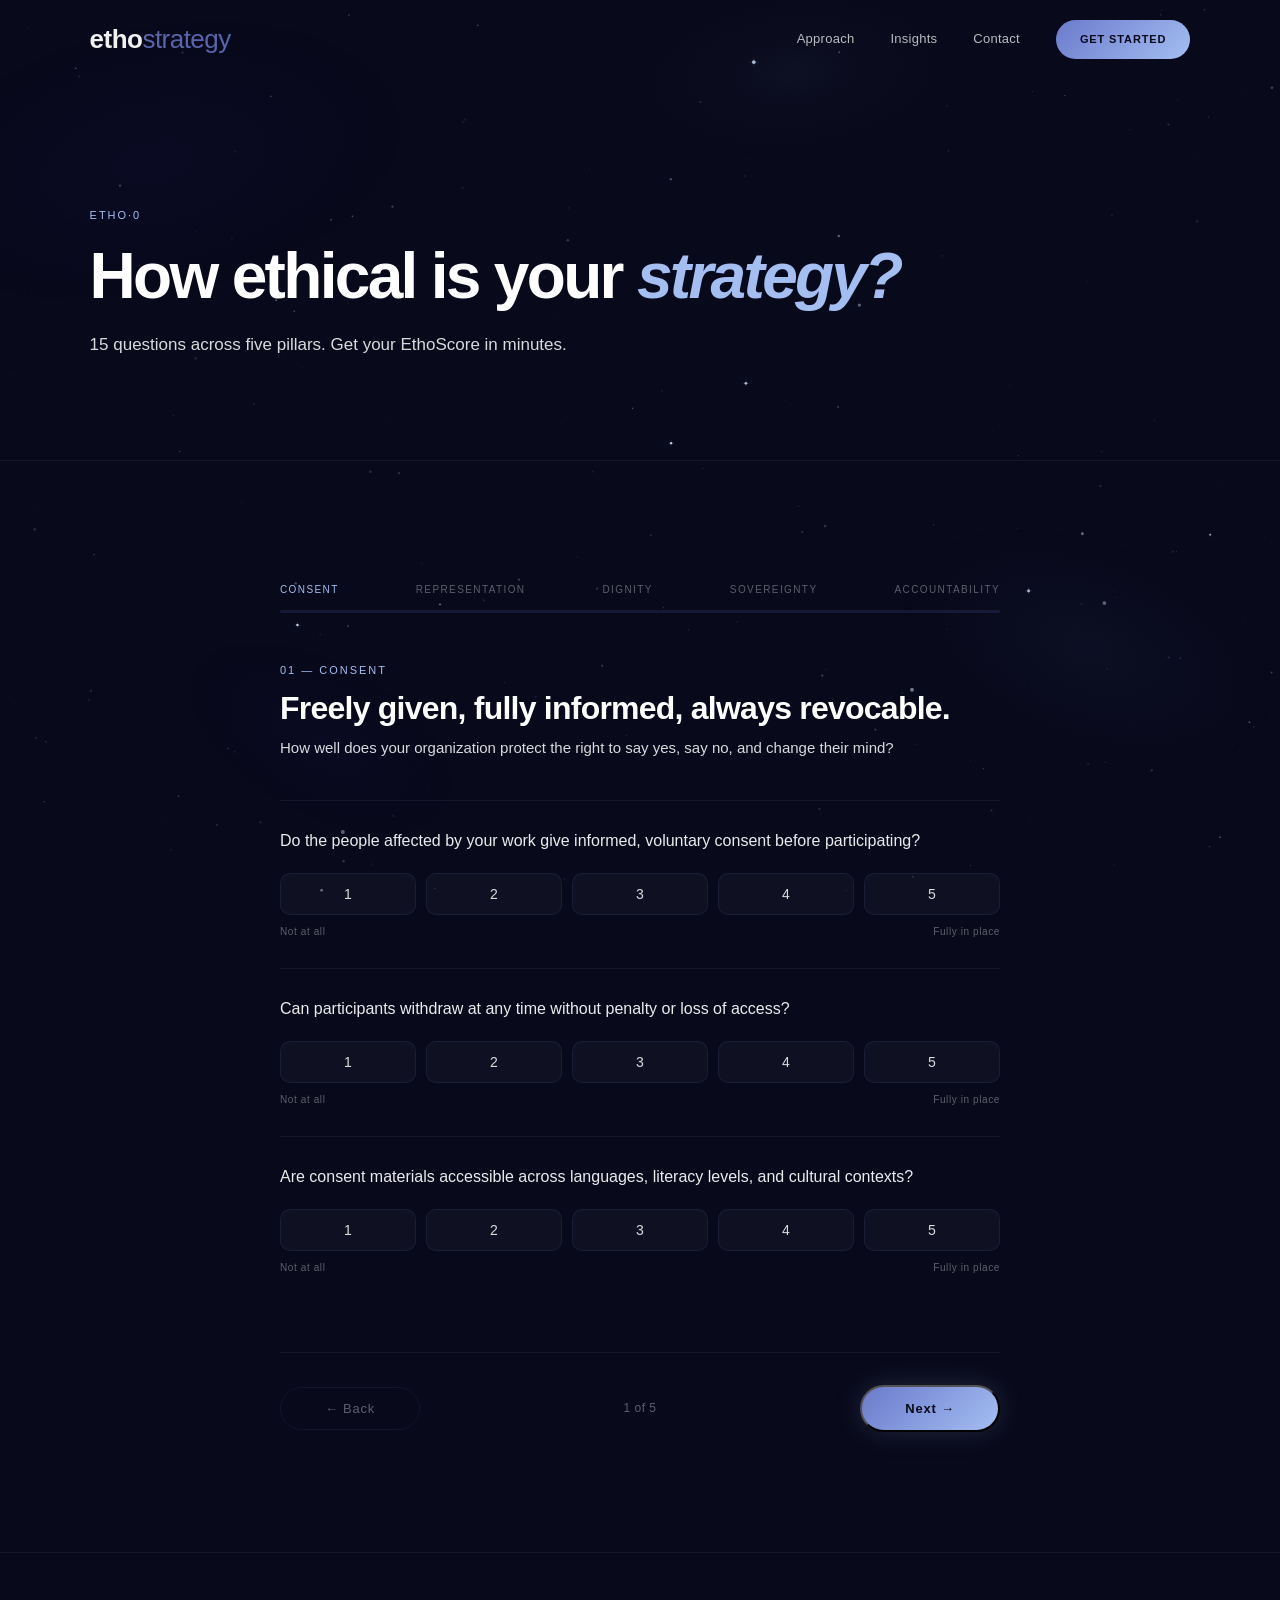
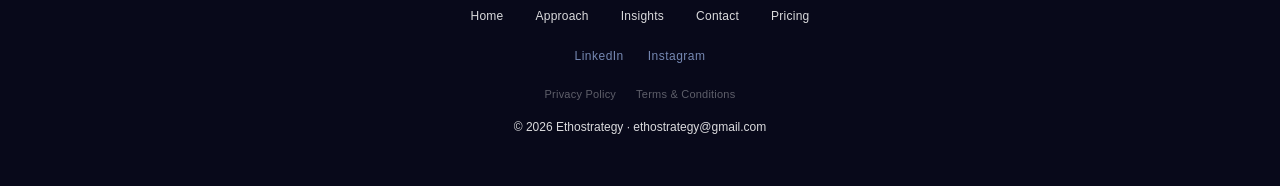
==== assessment/index.html @ 22ce617a "Add Etho·0 free self-assessment tool 15-question assessment across five pillars with EthoScore resul" ====
<!DOCTYPE html>
<html lang="en">
<head>
  <meta charset="UTF-8" />
  <meta name="viewport" content="width=device-width, initial-scale=1.0" />
  <title>Etho·0 — Free Self-Assessment | Ethostrategy</title>
  <meta name="description" content="See where your organization stands on ethical practice. 15 questions, 5 pillars, your EthoScore in minutes. Free and no account required." />

  <link rel="icon" type="image/svg+xml" href="/assets/brand/favicon.svg" />

  <meta property="og:type" content="website" />
  <meta property="og:site_name" content="Ethostrategy" />
  <meta property="og:title" content="Etho·0 — Free Self-Assessment | Ethostrategy" />
  <meta property="og:description" content="See where your organization stands on ethical practice. 15 questions, 5 pillars, your EthoScore in minutes." />
  <meta property="og:url" content="https://ethostrategy.co/assessment/" />
  <meta property="og:image" content="https://ethostrategy.co/assets/brand/og-image.png" />
  <meta property="og:image:width" content="1200" />
  <meta property="og:image:height" content="630" />
  <meta name="twitter:card" content="summary_large_image" />
  <meta name="twitter:title" content="Etho·0 — Free Self-Assessment | Ethostrategy" />
  <meta name="twitter:description" content="See where your organization stands on ethical practice. 15 questions, 5 pillars, your EthoScore in minutes." />
  <meta name="twitter:image" content="https://ethostrategy.co/assets/brand/og-image.png" />

  <link rel="preconnect" href="https://api.fontshare.com" crossorigin />
  <link rel="stylesheet" href="https://api.fontshare.com/v2/css?f[]=satoshi@300,400,500,700,800&display=swap" />
  <link rel="stylesheet" href="/assets/css/style.css" />

  <style>
    /* ============================================================
       Assessment-specific styles
       ============================================================ */
    .assessment-container {
      max-width: 720px;
      margin: 0 auto;
    }

    /* Progress bar */
    .progress-wrap {
      margin-bottom: 48px;
    }

    .progress-steps {
      display: flex;
      justify-content: space-between;
      margin-bottom: 12px;
    }

    .progress-step {
      font-size: 10px;
      letter-spacing: 0.14em;
      text-transform: uppercase;
      color: var(--muted-lo);
      font-weight: 500;
      transition: color 0.3s;
      cursor: default;
    }

    .progress-step.active {
      color: var(--sky);
    }

    .progress-step.completed {
      color: var(--periwinkle);
    }

    .progress-track {
      width: 100%;
      height: 3px;
      background: rgba(107, 122, 204, 0.15);
      border-radius: 3px;
      overflow: hidden;
    }

    .progress-fill {
      height: 100%;
      background: linear-gradient(90deg, var(--periwinkle), var(--sky));
      border-radius: 3px;
      transition: width 0.4s ease;
      width: 0%;
    }

    /* Pillar section */
    .pillar-section {
      display: none;
    }

    .pillar-section.active {
      display: block;
      animation: fadeIn 0.35s ease;
    }

    @keyframes fadeIn {
      from { opacity: 0; transform: translateY(12px); }
      to { opacity: 1; transform: translateY(0); }
    }

    .pillar-header {
      margin-bottom: 40px;
    }

    .pillar-num {
      font-size: 11px;
      letter-spacing: 0.18em;
      color: var(--sky);
      font-weight: 500;
      text-transform: uppercase;
      margin-bottom: 10px;
    }

    .pillar-header h2 {
      font-size: 32px;
      font-weight: 800;
      letter-spacing: -0.024em;
      line-height: 1.15;
      margin-bottom: 8px;
    }

    .pillar-header p {
      font-size: 15px;
      color: var(--muted);
      font-weight: 300;
      line-height: 1.7;
    }

    /* Question card */
    .question-card {
      padding: 28px 0;
      border-top: 1px solid var(--border);
    }

    .question-card:first-of-type {
      border-top: none;
    }

    .question-text {
      font-size: 16px;
      font-weight: 500;
      line-height: 1.5;
      margin-bottom: 20px;
      color: rgba(255, 255, 255, 0.92);
    }

    /* Rating scale */
    .rating-scale {
      display: flex;
      gap: 10px;
    }

    .rating-btn {
      flex: 1;
      padding: 12px 0;
      background: rgba(255, 255, 255, 0.03);
      border: 1px solid var(--card-br);
      border-radius: 10px;
      color: var(--muted);
      font-family: inherit;
      font-size: 14px;
      font-weight: 500;
      cursor: pointer;
      transition: all 0.2s;
      text-align: center;
    }

    .rating-btn:hover {
      border-color: rgba(164, 190, 242, 0.35);
      background: rgba(164, 190, 242, 0.06);
      color: var(--white);
    }

    .rating-btn.selected {
      border-color: var(--sky);
      background: rgba(164, 190, 242, 0.12);
      color: var(--white);
      box-shadow: 0 0 16px rgba(164, 190, 242, 0.12);
    }

    .rating-labels {
      display: flex;
      justify-content: space-between;
      margin-top: 8px;
    }

    .rating-labels span {
      font-size: 10px;
      color: var(--muted-lo);
      letter-spacing: 0.06em;
      font-weight: 300;
    }

    /* Navigation buttons */
    .assessment-nav {
      display: flex;
      justify-content: space-between;
      align-items: center;
      margin-top: 48px;
      padding-top: 32px;
      border-top: 1px solid var(--border);
    }

    .assessment-nav .btn-ghost,
    .assessment-nav .btn-primary {
      min-width: 140px;
      text-align: center;
    }

    .btn-disabled {
      opacity: 0.35;
      pointer-events: none;
    }

    .step-counter {
      font-size: 12px;
      color: var(--muted-lo);
      font-weight: 300;
      letter-spacing: 0.04em;
    }

    /* Email gate */
    .email-gate {
      display: none;
      text-align: center;
    }

    .email-gate.active {
      display: block;
      animation: fadeIn 0.35s ease;
    }

    .email-gate h2 {
      font-size: 36px;
      font-weight: 800;
      letter-spacing: -0.028em;
      margin-bottom: 14px;
    }

    .email-gate h2 em {
      color: var(--sky);
      font-style: italic;
    }

    .email-gate p {
      font-size: 15px;
      color: var(--muted);
      margin-bottom: 32px;
      font-weight: 300;
      line-height: 1.7;
    }

    .email-form {
      max-width: 420px;
      margin: 0 auto;
    }

    .email-form .field {
      margin-bottom: 18px;
    }

    .email-form .field input {
      width: 100%;
    }

    .email-form .btn-primary {
      width: 100%;
    }

    .email-note {
      font-size: 12px;
      color: var(--muted-lo);
      margin-top: 14px;
      font-weight: 300;
    }

    /* Results */
    .results-section {
      display: none;
    }

    .results-section.active {
      display: block;
      animation: fadeIn 0.4s ease;
    }

    .ethoscore-display {
      text-align: center;
      margin-bottom: 56px;
    }

    .score-ring {
      width: 180px;
      height: 180px;
      margin: 0 auto 24px;
      position: relative;
    }

    .score-ring svg {
      width: 100%;
      height: 100%;
      transform: rotate(-90deg);
    }

    .score-ring .track {
      fill: none;
      stroke: rgba(107, 122, 204, 0.15);
      stroke-width: 6;
    }

    .score-ring .fill {
      fill: none;
      stroke: url(#scoreGradient);
      stroke-width: 6;
      stroke-linecap: round;
      stroke-dasharray: 452;
      stroke-dashoffset: 452;
      transition: stroke-dashoffset 1.2s ease;
    }

    .score-value {
      position: absolute;
      top: 50%;
      left: 50%;
      transform: translate(-50%, -50%);
      text-align: center;
    }

    .score-value .number {
      font-size: 48px;
      font-weight: 800;
      letter-spacing: -0.03em;
      color: var(--white);
      line-height: 1;
    }

    .score-value .label {
      font-size: 11px;
      letter-spacing: 0.14em;
      text-transform: uppercase;
      color: var(--sky);
      font-weight: 500;
      margin-top: 4px;
    }

    .score-interpretation {
      font-size: 16px;
      color: var(--muted);
      font-weight: 300;
      max-width: 500px;
      margin: 0 auto;
      line-height: 1.7;
    }

    /* Pillar breakdown */
    .pillar-breakdown {
      margin-bottom: 48px;
    }

    .breakdown-row {
      display: flex;
      align-items: center;
      gap: 20px;
      padding: 18px 0;
      border-top: 1px solid var(--border);
    }

    .breakdown-row:first-child {
      border-top: none;
    }

    .breakdown-label {
      flex: 0 0 160px;
      font-size: 13px;
      font-weight: 500;
      letter-spacing: 0.04em;
      color: rgba(255, 255, 255, 0.85);
    }

    .breakdown-bar-wrap {
      flex: 1;
      height: 8px;
      background: rgba(107, 122, 204, 0.12);
      border-radius: 8px;
      overflow: hidden;
    }

    .breakdown-bar {
      height: 100%;
      background: linear-gradient(90deg, var(--periwinkle), var(--sky));
      border-radius: 8px;
      transition: width 0.8s ease;
      width: 0%;
    }

    .breakdown-score {
      flex: 0 0 48px;
      text-align: right;
      font-size: 16px;
      font-weight: 700;
      color: var(--sky);
    }

    /* Full assessment note */
    .full-assessment-note {
      text-align: center;
      padding: 32px;
      border: 1px solid rgba(107, 122, 204, 0.18);
      border-radius: 14px;
      background: rgba(107, 122, 204, 0.04);
      margin-bottom: 40px;
    }

    .full-assessment-note p {
      font-size: 14px;
      color: var(--muted);
      line-height: 1.7;
      font-weight: 300;
      margin-bottom: 0;
    }

    .full-assessment-note strong {
      color: var(--sky);
      font-weight: 600;
    }

    /* Results CTA */
    .results-cta {
      text-align: center;
      margin-top: 48px;
    }

    .results-cta p {
      font-size: 15px;
      color: var(--muted);
      margin-bottom: 24px;
      font-weight: 300;
    }

    .results-cta .btn-primary {
      margin-right: 12px;
    }

    /* Responsive */
    @media (max-width: 960px) {
      .pillar-header h2 { font-size: 26px; }
      .email-gate h2 { font-size: 28px; }
      .rating-scale { gap: 6px; }
      .rating-btn { padding: 10px 0; font-size: 13px; }
      .progress-step { font-size: 8px; letter-spacing: 0.08em; }
      .breakdown-label { flex: 0 0 110px; font-size: 11px; }
      .score-ring { width: 150px; height: 150px; }
      .score-value .number { font-size: 40px; }
    }
  </style>
</head>
<body>
  <a class="skip-link" href="#main">Skip to content</a>
  <canvas id="skyCanvas" aria-hidden="true"></canvas>

  <nav class="nav">
    <a href="/" class="nav-brand" aria-label="Ethostrategy home">
      <span class="nav-wordmark"><span class="etho">etho</span><span class="strategy">strategy</span></span>
    </a>
    <div class="nav-links">
      <a href="/our-work/">Approach</a>
      <a href="/insights/">Insights</a>
      <a href="/contact/">Contact</a>
    </div>
    <a href="/pricing/" class="btn-cta">GET STARTED</a>
  </nav>

  <main id="main">
    <section class="page-intro">
      <div class="page-intro-inner">
        <span class="eyebrow">Etho·0</span>
        <h1>How ethical is your <em>strategy?</em></h1>
        <p>15 questions across five pillars. Get your EthoScore in minutes.</p>
      </div>
    </section>

    <section class="section bordered">
      <div class="assessment-container">

        <!-- Progress bar -->
        <div class="progress-wrap" id="progressWrap">
          <div class="progress-steps">
            <span class="progress-step active" data-step="0">Consent</span>
            <span class="progress-step" data-step="1">Representation</span>
            <span class="progress-step" data-step="2">Dignity</span>
            <span class="progress-step" data-step="3">Sovereignty</span>
            <span class="progress-step" data-step="4">Accountability</span>
          </div>
          <div class="progress-track">
            <div class="progress-fill" id="progressFill"></div>
          </div>
        </div>

        <!-- PILLAR 1: CONSENT -->
        <div class="pillar-section active" data-pillar="consent">
          <div class="pillar-header">
            <div class="pillar-num">01 — Consent</div>
            <h2>Freely given, fully informed, always revocable.</h2>
            <p>How well does your organization protect the right to say yes, say no, and change their mind?</p>
          </div>

          <div class="question-card" data-question="c1">
            <div class="question-text">Do the people affected by your work give informed, voluntary consent before participating?</div>
            <div class="rating-scale">
              <button class="rating-btn" data-value="1">1</button>
              <button class="rating-btn" data-value="2">2</button>
              <button class="rating-btn" data-value="3">3</button>
              <button class="rating-btn" data-value="4">4</button>
              <button class="rating-btn" data-value="5">5</button>
            </div>
            <div class="rating-labels"><span>Not at all</span><span>Fully in place</span></div>
          </div>

          <div class="question-card" data-question="c2">
            <div class="question-text">Can participants withdraw at any time without penalty or loss of access?</div>
            <div class="rating-scale">
              <button class="rating-btn" data-value="1">1</button>
              <button class="rating-btn" data-value="2">2</button>
              <button class="rating-btn" data-value="3">3</button>
              <button class="rating-btn" data-value="4">4</button>
              <button class="rating-btn" data-value="5">5</button>
            </div>
            <div class="rating-labels"><span>Not at all</span><span>Fully in place</span></div>
          </div>

          <div class="question-card" data-question="c3">
            <div class="question-text">Are consent materials accessible across languages, literacy levels, and cultural contexts?</div>
            <div class="rating-scale">
              <button class="rating-btn" data-value="1">1</button>
              <button class="rating-btn" data-value="2">2</button>
              <button class="rating-btn" data-value="3">3</button>
              <button class="rating-btn" data-value="4">4</button>
              <button class="rating-btn" data-value="5">5</button>
            </div>
            <div class="rating-labels"><span>Not at all</span><span>Fully in place</span></div>
          </div>
        </div>

        <!-- PILLAR 2: REPRESENTATION -->
        <div class="pillar-section" data-pillar="representation">
          <div class="pillar-header">
            <div class="pillar-num">02 — Representation</div>
            <h2>Those closest to the issue drive the work.</h2>
            <p>How meaningfully are affected communities included in shaping decisions?</p>
          </div>

          <div class="question-card" data-question="r1">
            <div class="question-text">Are people with lived experience of the issue in decision-making roles — not just advisory?</div>
            <div class="rating-scale">
              <button class="rating-btn" data-value="1">1</button>
              <button class="rating-btn" data-value="2">2</button>
              <button class="rating-btn" data-value="3">3</button>
              <button class="rating-btn" data-value="4">4</button>
              <button class="rating-btn" data-value="5">5</button>
            </div>
            <div class="rating-labels"><span>Not at all</span><span>Fully in place</span></div>
          </div>

          <div class="question-card" data-question="r2">
            <div class="question-text">Is representation maintained across the full lifecycle of your work, not just at launch?</div>
            <div class="rating-scale">
              <button class="rating-btn" data-value="1">1</button>
              <button class="rating-btn" data-value="2">2</button>
              <button class="rating-btn" data-value="3">3</button>
              <button class="rating-btn" data-value="4">4</button>
              <button class="rating-btn" data-value="5">5</button>
            </div>
            <div class="rating-labels"><span>Not at all</span><span>Fully in place</span></div>
          </div>

          <div class="question-card" data-question="r3">
            <div class="question-text">Are community representatives compensated at parity with external team members?</div>
            <div class="rating-scale">
              <button class="rating-btn" data-value="1">1</button>
              <button class="rating-btn" data-value="2">2</button>
              <button class="rating-btn" data-value="3">3</button>
              <button class="rating-btn" data-value="4">4</button>
              <button class="rating-btn" data-value="5">5</button>
            </div>
            <div class="rating-labels"><span>Not at all</span><span>Fully in place</span></div>
          </div>
        </div>

        <!-- PILLAR 3: DIGNITY -->
        <div class="pillar-section" data-pillar="dignity">
          <div class="pillar-header">
            <div class="pillar-num">03 — Dignity</div>
            <h2>Honored before, during, and after the work.</h2>
            <p>How well does your organization protect the humanity and agency of those it serves?</p>
          </div>

          <div class="question-card" data-question="d1">
            <div class="question-text">Does your organization conduct on-the-ground landscape analysis before designing solutions?</div>
            <div class="rating-scale">
              <button class="rating-btn" data-value="1">1</button>
              <button class="rating-btn" data-value="2">2</button>
              <button class="rating-btn" data-value="3">3</button>
              <button class="rating-btn" data-value="4">4</button>
              <button class="rating-btn" data-value="5">5</button>
            </div>
            <div class="rating-labels"><span>Not at all</span><span>Fully in place</span></div>
          </div>

          <div class="question-card" data-question="d2">
            <div class="question-text">Are safeguarding policies in place to protect against exploitation, abuse, and psychological harm?</div>
            <div class="rating-scale">
              <button class="rating-btn" data-value="1">1</button>
              <button class="rating-btn" data-value="2">2</button>
              <button class="rating-btn" data-value="3">3</button>
              <button class="rating-btn" data-value="4">4</button>
              <button class="rating-btn" data-value="5">5</button>
            </div>
            <div class="rating-labels"><span>Not at all</span><span>Fully in place</span></div>
          </div>

          <div class="question-card" data-question="d3">
            <div class="question-text">Is all media, imagery, and storytelling created without extracting from the communities you serve?</div>
            <div class="rating-scale">
              <button class="rating-btn" data-value="1">1</button>
              <button class="rating-btn" data-value="2">2</button>
              <button class="rating-btn" data-value="3">3</button>
              <button class="rating-btn" data-value="4">4</button>
              <button class="rating-btn" data-value="5">5</button>
            </div>
            <div class="rating-labels"><span>Not at all</span><span>Fully in place</span></div>
          </div>
        </div>

        <!-- PILLAR 4: SOVEREIGNTY -->
        <div class="pillar-section" data-pillar="sovereignty">
          <div class="pillar-header">
            <div class="pillar-num">04 — Sovereignty</div>
            <h2>Communities keep control over their own futures.</h2>
            <p>How well does your organization respect the self-determination of the people it works with?</p>
          </div>

          <div class="question-card" data-question="s1">
            <div class="question-text">Do communities retain control over their own data, land, resources, and cultural heritage?</div>
            <div class="rating-scale">
              <button class="rating-btn" data-value="1">1</button>
              <button class="rating-btn" data-value="2">2</button>
              <button class="rating-btn" data-value="3">3</button>
              <button class="rating-btn" data-value="4">4</button>
              <button class="rating-btn" data-value="5">5</button>
            </div>
            <div class="rating-labels"><span>Not at all</span><span>Fully in place</span></div>
          </div>

          <div class="question-card" data-question="s2">
            <div class="question-text">Does your exit strategy leave capacity in place rather than dependence?</div>
            <div class="rating-scale">
              <button class="rating-btn" data-value="1">1</button>
              <button class="rating-btn" data-value="2">2</button>
              <button class="rating-btn" data-value="3">3</button>
              <button class="rating-btn" data-value="4">4</button>
              <button class="rating-btn" data-value="5">5</button>
            </div>
            <div class="rating-labels"><span>Not at all</span><span>Fully in place</span></div>
          </div>

          <div class="question-card" data-question="s3">
            <div class="question-text">Can communities pause, modify, or terminate the engagement at any point?</div>
            <div class="rating-scale">
              <button class="rating-btn" data-value="1">1</button>
              <button class="rating-btn" data-value="2">2</button>
              <button class="rating-btn" data-value="3">3</button>
              <button class="rating-btn" data-value="4">4</button>
              <button class="rating-btn" data-value="5">5</button>
            </div>
            <div class="rating-labels"><span>Not at all</span><span>Fully in place</span></div>
          </div>
        </div>

        <!-- PILLAR 5: ACCOUNTABILITY -->
        <div class="pillar-section" data-pillar="accountability">
          <div class="pillar-header">
            <div class="pillar-num">05 — Accountability</div>
            <h2>Measurable commitments, public follow-through.</h2>
            <p>How honestly does your organization track, report, and repair?</p>
          </div>

          <div class="question-card" data-question="a1">
            <div class="question-text">Is there a clear, documented chain of responsibility for outcomes and harms?</div>
            <div class="rating-scale">
              <button class="rating-btn" data-value="1">1</button>
              <button class="rating-btn" data-value="2">2</button>
              <button class="rating-btn" data-value="3">3</button>
              <button class="rating-btn" data-value="4">4</button>
              <button class="rating-btn" data-value="5">5</button>
            </div>
            <div class="rating-labels"><span>Not at all</span><span>Fully in place</span></div>
          </div>

          <div class="question-card" data-question="a2">
            <div class="question-text">Does your public reporting include failures and course corrections — not just wins?</div>
            <div class="rating-scale">
              <button class="rating-btn" data-value="1">1</button>
              <button class="rating-btn" data-value="2">2</button>
              <button class="rating-btn" data-value="3">3</button>
              <button class="rating-btn" data-value="4">4</button>
              <button class="rating-btn" data-value="5">5</button>
            </div>
            <div class="rating-labels"><span>Not at all</span><span>Fully in place</span></div>
          </div>

          <div class="question-card" data-question="a3">
            <div class="question-text">Are grievance mechanisms accessible to affected communities with committed response timelines?</div>
            <div class="rating-scale">
              <button class="rating-btn" data-value="1">1</button>
              <button class="rating-btn" data-value="2">2</button>
              <button class="rating-btn" data-value="3">3</button>
              <button class="rating-btn" data-value="4">4</button>
              <button class="rating-btn" data-value="5">5</button>
            </div>
            <div class="rating-labels"><span>Not at all</span><span>Fully in place</span></div>
          </div>
        </div>

        <!-- Navigation -->
        <div class="assessment-nav" id="assessmentNav">
          <button class="btn-ghost btn-disabled" id="prevBtn" onclick="navigate(-1)">← Back</button>
          <span class="step-counter" id="stepCounter">1 of 5</span>
          <button class="btn-primary" id="nextBtn" onclick="navigate(1)">Next →</button>
        </div>

        <!-- EMAIL GATE -->
        <div class="email-gate" id="emailGate">
          <h2>Your score is <em>ready.</em></h2>
          <p>Enter your email to see your EthoScore and per-pillar breakdown.</p>

          <div class="email-form">
            <div class="field">
              <label for="gate-email">Email</label>
              <input type="email" id="gate-email" name="email" required placeholder="you@organization.org" />
            </div>
            <button class="btn-primary" id="revealBtn" onclick="submitAssessment()">SEE MY SCORE</button>
            <p class="email-note">We'll never spam you. This helps us understand who's using the tool.</p>
          </div>
        </div>

        <!-- RESULTS -->
        <div class="results-section" id="resultsSection">
          <div class="ethoscore-display">
            <div class="score-ring">
              <svg viewBox="0 0 160 160">
                <defs>
                  <linearGradient id="scoreGradient" x1="0%" y1="0%" x2="100%" y2="0%">
                    <stop offset="0%" stop-color="#6B7ACC" />
                    <stop offset="100%" stop-color="#A4BEF2" />
                  </linearGradient>
                </defs>
                <circle class="track" cx="80" cy="80" r="72" />
                <circle class="fill" id="scoreCircle" cx="80" cy="80" r="72" />
              </svg>
              <div class="score-value">
                <div class="number" id="scoreNumber">0</div>
                <div class="label">EthoScore</div>
              </div>
            </div>
            <p class="score-interpretation" id="scoreInterpretation"></p>
          </div>

          <div class="pillar-breakdown">
            <div class="breakdown-row">
              <span class="breakdown-label">Consent</span>
              <div class="breakdown-bar-wrap"><div class="breakdown-bar" id="bar-consent"></div></div>
              <span class="breakdown-score" id="score-consent">—</span>
            </div>
            <div class="breakdown-row">
              <span class="breakdown-label">Representation</span>
              <div class="breakdown-bar-wrap"><div class="breakdown-bar" id="bar-representation"></div></div>
              <span class="breakdown-score" id="score-representation">—</span>
            </div>
            <div class="breakdown-row">
              <span class="breakdown-label">Dignity</span>
              <div class="breakdown-bar-wrap"><div class="breakdown-bar" id="bar-dignity"></div></div>
              <span class="breakdown-score" id="score-dignity">—</span>
            </div>
            <div class="breakdown-row">
              <span class="breakdown-label">Sovereignty</span>
              <div class="breakdown-bar-wrap"><div class="breakdown-bar" id="bar-sovereignty"></div></div>
              <span class="breakdown-score" id="score-sovereignty">—</span>
            </div>
            <div class="breakdown-row">
              <span class="breakdown-label">Accountability</span>
              <div class="breakdown-bar-wrap"><div class="breakdown-bar" id="bar-accountability"></div></div>
              <span class="breakdown-score" id="score-accountability">—</span>
            </div>
          </div>

          <div class="full-assessment-note">
            <p>This is a simplified self-assessment. The full evaluation covers <strong>50 dimensions</strong> across all five pillars — and includes organizational health. <a href="/pricing/" style="color: var(--sky); border-bottom: 1px solid rgba(164,190,242,0.35);">Explore our tiers →</a></p>
          </div>

          <div class="results-cta">
            <p>Ready to go deeper?</p>
            <a href="/contact/" class="btn-primary">TALK TO US</a>
            <a href="/assessment/" class="btn-ghost" onclick="location.reload(); return false;">RETAKE</a>
          </div>
        </div>

      </div>
    </section>
  </main>

  <footer>
    <ul class="footer-nav">
      <li><a href="/">Home</a></li>
      <li><a href="/our-work/">Approach</a></li>
      <li><a href="/insights/">Insights</a></li>
      <li><a href="/contact/">Contact</a></li>
      <li><a href="/pricing/">Pricing</a></li>
    </ul>
    <div class="footer-social">
      <a href="https://www.linkedin.com/company/ethostrategy" target="_blank" rel="noopener">LinkedIn</a>
      <a href="https://www.instagram.com/ethostrategy/" target="_blank" rel="noopener">Instagram</a>
    </div>
    <div class="footer-legal">
      <a href="/privacy/">Privacy Policy</a>
      <a href="/terms/">Terms & Conditions</a>
    </div>
    <p>© 2026 Ethostrategy · ethostrategy@gmail.com</p>
  </footer>

  <script src="/assets/js/stars.js"></script>
  <script src="/assets/js/main.js"></script>

  <script>
  /* ============================================================
     Etho·0 Assessment Engine
     ============================================================ */
  (function () {
    'use strict';

    var pillars = ['consent', 'representation', 'dignity', 'sovereignty', 'accountability'];
    var currentStep = 0;
    var answers = {};

    // Bind rating buttons
    document.querySelectorAll('.rating-btn').forEach(function (btn) {
      btn.addEventListener('click', function () {
        var card = this.closest('.question-card');
        var qId = card.getAttribute('data-question');
        var val = parseInt(this.getAttribute('data-value'));

        // Deselect siblings
        card.querySelectorAll('.rating-btn').forEach(function (b) { b.classList.remove('selected'); });
        this.classList.add('selected');
        answers[qId] = val;
      });
    });

    // Navigation
    window.navigate = function (dir) {
      var nextStep = currentStep + dir;

      // If going forward from last pillar → email gate
      if (nextStep > 4) {
        // Validate all questions answered
        var allAnswered = true;
        document.querySelectorAll('.question-card').forEach(function (card) {
          var qId = card.getAttribute('data-question');
          if (!answers[qId]) allAnswered = false;
        });

        if (!allAnswered) {
          // Find first unanswered on current pillar
          var currentPillar = document.querySelector('.pillar-section.active');
          var missing = currentPillar.querySelector('.question-card:not(:has(.rating-btn.selected))');
          if (missing) {
            missing.scrollIntoView({ behavior: 'smooth', block: 'center' });
            missing.style.outline = '2px solid rgba(164, 190, 242, 0.4)';
            setTimeout(function () { missing.style.outline = 'none'; }, 2000);
          }
          return;
        }

        showEmailGate();
        return;
      }

      if (nextStep < 0) return;

      // Validate current pillar is complete before advancing
      if (dir > 0) {
        var currentPillar = document.querySelector('.pillar-section.active');
        var currentCards = currentPillar.querySelectorAll('.question-card');
        var complete = true;
        currentCards.forEach(function (card) {
          if (!answers[card.getAttribute('data-question')]) complete = false;
        });
        if (!complete) {
          var missing = currentPillar.querySelector('.question-card:not(:has(.rating-btn.selected))');
          if (missing) {
            missing.scrollIntoView({ behavior: 'smooth', block: 'center' });
            missing.style.outline = '2px solid rgba(164, 190, 242, 0.4)';
            setTimeout(function () { missing.style.outline = 'none'; }, 2000);
          }
          return;
        }
      }

      currentStep = nextStep;
      updateView();
    };

    function updateView() {
      // Update pillar sections
      document.querySelectorAll('.pillar-section').forEach(function (s, i) {
        s.classList.toggle('active', i === currentStep);
      });

      // Update progress
      document.querySelectorAll('.progress-step').forEach(function (s, i) {
        s.classList.toggle('active', i === currentStep);
        s.classList.toggle('completed', i < currentStep);
      });

      var pct = ((currentStep) / 5) * 100;
      document.getElementById('progressFill').style.width = pct + '%';

      // Update nav
      document.getElementById('stepCounter').textContent = (currentStep + 1) + ' of 5';
      document.getElementById('prevBtn').classList.toggle('btn-disabled', currentStep === 0);
      document.getElementById('nextBtn').textContent = currentStep === 4 ? 'See results →' : 'Next →';

      // Scroll to top of section
      document.getElementById('progressWrap').scrollIntoView({ behavior: 'smooth', block: 'start' });
    }

    function showEmailGate() {
      document.querySelectorAll('.pillar-section').forEach(function (s) { s.classList.remove('active'); });
      document.getElementById('assessmentNav').style.display = 'none';
      document.getElementById('progressFill').style.width = '100%';
      document.querySelectorAll('.progress-step').forEach(function (s) { s.classList.add('completed'); s.classList.remove('active'); });
      document.getElementById('emailGate').classList.add('active');
      document.getElementById('emailGate').scrollIntoView({ behavior: 'smooth', block: 'start' });
    }

    function calculateScores() {
      var pillarScores = {};
      pillars.forEach(function (p) {
        var prefix = p.charAt(0);
        var sum = 0;
        var count = 0;
        for (var key in answers) {
          if (key.charAt(0) === prefix) {
            sum += answers[key];
            count++;
          }
        }
        pillarScores[p] = count > 0 ? Math.round((sum / count) * 10) / 10 : 0;
      });

      var total = 0;
      var n = 0;
      pillars.forEach(function (p) {
        total += pillarScores[p];
        n++;
      });
      var ethoScore = Math.round((total / n) * 10) / 10;

      return { pillarScores: pillarScores, ethoScore: ethoScore };
    }

    function getInterpretation(score) {
      if (score >= 4.5) return 'Exceptional. Your organization demonstrates deeply embedded ethical practices across all pillars.';
      if (score >= 3.5) return 'Strong foundation. Your ethical commitments are largely in place — the next step is closing the remaining gaps.';
      if (score >= 2.5) return 'Emerging. You have the building blocks, but meaningful gaps remain in how ethical principles are practiced day to day.';
      if (score >= 1.5) return 'Early stage. There is significant room to strengthen ethical infrastructure across most areas.';
      return 'Starting point. This score reflects an opportunity to fundamentally rethink how your organization approaches ethics.';
    }

    window.submitAssessment = function () {
      var emailInput = document.getElementById('gate-email');
      var email = emailInput.value.trim();

      if (!email || !emailInput.checkValidity()) {
        emailInput.focus();
        emailInput.reportValidity();
        return;
      }

      var scores = calculateScores();
      var revealBtn = document.getElementById('revealBtn');
      revealBtn.textContent = 'CALCULATING...';
      revealBtn.style.pointerEvents = 'none';
      revealBtn.style.opacity = '0.6';

      // Submit to Airtable via serverless function
      var payload = {
        email: email,
        consent: scores.pillarScores.consent,
        representation: scores.pillarScores.representation,
        dignity: scores.pillarScores.dignity,
        sovereignty: scores.pillarScores.sovereignty,
        accountability: scores.pillarScores.accountability,
        ethoScore: scores.ethoScore,
      };

      fetch('/.netlify/functions/submit-assessment', {
        method: 'POST',
        headers: { 'Content-Type': 'application/json' },
        body: JSON.stringify(payload),
      })
        .then(function () { showResults(scores); })
        .catch(function () { showResults(scores); }); // Show results even if save fails
    };

    function showResults(scores) {
      document.getElementById('emailGate').classList.remove('active');
      document.getElementById('progressWrap').style.display = 'none';
      document.getElementById('resultsSection').classList.add('active');

      // Animate score number
      var scoreEl = document.getElementById('scoreNumber');
      var target = scores.ethoScore;
      var current = 0;
      var step = target / 40;
      var counter = setInterval(function () {
        current += step;
        if (current >= target) {
          current = target;
          clearInterval(counter);
        }
        scoreEl.textContent = current.toFixed(1);
      }, 25);

      // Animate ring
      var circle = document.getElementById('scoreCircle');
      var circumference = 2 * Math.PI * 72; // ~452
      var offset = circumference - (target / 5) * circumference;
      setTimeout(function () {
        circle.style.strokeDashoffset = offset;
      }, 100);

      // Interpretation
      document.getElementById('scoreInterpretation').textContent = getInterpretation(target);

      // Pillar bars
      pillars.forEach(function (p) {
        var score = scores.pillarScores[p];
        var pct = (score / 5) * 100;
        document.getElementById('score-' + p).textContent = score.toFixed(1);
        setTimeout(function () {
          document.getElementById('bar-' + p).style.width = pct + '%';
        }, 300);
      });

      // Scroll to results
      document.getElementById('resultsSection').scrollIntoView({ behavior: 'smooth', block: 'start' });
    }
  })();
  </script>
</body>
</html>
---- assets/css/style.css ----
/* ============================================================
   ETHOSTRATEGY — Global Styles
   ============================================================ */

:root {
  --bg:        #08091a;
  --indigo:    #2B18BC;
  --periwinkle:#6B7ACC;
  --sky:       #A4BEF2;
  --white:     #FFFFFF;
  --border:    rgba(164, 190, 242, 0.08);
  --muted:     rgba(255, 255, 255, 0.85);
  --muted-lo:  rgba(255, 255, 255, 0.35);
  --card-bg:   rgba(255, 255, 255, 0.03);
  --card-br:   rgba(107, 122, 204, 0.12);
}

* { margin: 0; padding: 0; box-sizing: border-box; }
html { scroll-behavior: smooth; }

body {
  font-family: 'Satoshi', -apple-system, BlinkMacSystemFont, sans-serif;
  font-weight: 300;
  background: var(--bg);
  color: var(--white);
  line-height: 1.7;
  overflow-x: hidden;
  min-height: 100vh;
}

/* Prevent widow/orphan words — scoped to non-hero elements only
   so the hero vertical position isn't affected */
.section-title, .cta-band h2, .page-intro h1, .not-found h1 {
  text-wrap: balance;
}
.section-lede, .page-intro p, .not-found p {
  text-wrap: pretty;
}

a { color: inherit; text-decoration: none; }
img, svg, canvas { display: block; max-width: 100%; }

/* ============================================================
   Star field — fixed background canvas
   ============================================================ */
#skyCanvas {
  position: fixed;
  top: 0; left: 0;
  width: 100%; height: 100%;
  pointer-events: none;
  z-index: 0;
}

main, nav, footer, section { position: relative; z-index: 1; }

/* ============================================================
   Nav
   ============================================================ */
.nav {
  position: fixed;
  top: 0; left: 0; right: 0;
  z-index: 100;
  display: flex;
  align-items: center;
  padding: 20px max(7%, calc((100vw - 1200px) / 2));
  background: transparent;
  transition: background 0.3s ease, backdrop-filter 0.3s ease;
}

.nav.scrolled {
  background: rgba(8, 9, 26, 0.85);
  backdrop-filter: blur(20px);
  -webkit-backdrop-filter: blur(20px);
  border-bottom: 1px solid rgba(164, 190, 242, 0.08);
}

.nav-brand {
  display: flex;
  align-items: center;
}

.nav-brand canvas {
  width: 300px;
  height: 38px;
}

.nav-wordmark {
  font-size: 26px;
  letter-spacing: -0.02em;
  line-height: 1;
  white-space: nowrap;
}

.nav-wordmark .etho {
  font-weight: 800;
  color: rgba(255, 255, 255, 0.94);
}

.nav-wordmark .strategy {
  font-weight: 300;
  color: rgba(107, 122, 204, 0.82);
}

.nav-links {
  margin-left: auto;
  display: flex;
  gap: 36px;
  margin-right: 36px;
}

.nav-links a {
  color: rgba(255, 255, 255, 0.72);
  font-size: 13px;
  font-weight: 300;
  letter-spacing: 0.02em;
  transition: color 0.2s;
}

.nav-links a:hover { color: #fff; }

.btn-cta {
  background: linear-gradient(135deg, #6B7ACC, #A4BEF2);
  color: #08091a;
  font-size: 11px;
  font-weight: 700;
  letter-spacing: 0.08em;
  padding: 10px 24px;
  border-radius: 40px;
  white-space: nowrap;
  transition: filter 0.2s, transform 0.2s;
}

.btn-cta:hover { filter: brightness(1.1); transform: translateY(-1px); }

/* ============================================================
   Buttons
   ============================================================ */
.btn-primary {
  display: inline-block;
  background: linear-gradient(135deg, #6B7ACC, #A4BEF2);
  color: #08091a;
  font-size: 13px;
  font-weight: 700;
  letter-spacing: 0.06em;
  padding: 14px 32px;
  border-radius: 40px;
  transition: filter 0.2s, transform 0.2s, box-shadow 0.2s;
  box-shadow: 0 0 28px rgba(164, 190, 242, 0.16);
}

.btn-primary:hover {
  filter: brightness(1.1);
  transform: translateY(-1px);
  box-shadow: 0 0 36px rgba(164, 190, 242, 0.28);
}

.btn-ghost {
  display: inline-block;
  background: transparent;
  color: #fff;
  border: 1px solid rgba(107, 122, 204, 0.3);
  font-size: 13px;
  font-weight: 500;
  letter-spacing: 0.06em;
  padding: 13px 30px;
  border-radius: 40px;
  transition: border-color 0.2s, color 0.2s;
}

.btn-ghost:hover { border-color: var(--sky); color: var(--sky); }

.btn-text {
  font-size: 13px;
  font-weight: 300;
  color: rgba(255, 255, 255, 0.45);
  letter-spacing: 0.02em;
  margin-left: 24px;
  transition: color 0.2s;
}

.btn-text:hover { color: var(--sky); }

/* ============================================================
   Hero
   ============================================================ */
.hero {
  min-height: 100vh;
  display: flex;
  align-items: center;
  padding: 120px 7% 80px;
}

.hero-inner {
  display: grid;
  grid-template-columns: 1fr 1.2fr;
  align-items: stretch;
  max-width: 1200px;
  margin: 0 auto;
  width: 100%;
}

.hero-left {
  display: flex;
  flex-direction: column;
  justify-content: center;
}

.hero-eyebrow {
  font-size: 9.5px;
  letter-spacing: 0.22em;
  text-transform: uppercase;
  color: rgba(164, 190, 242, 0.55);
  font-weight: 500;
  border: 1px solid rgba(164, 190, 242, 0.18);
  display: inline-block;
  align-self: flex-start;
  padding: 5px 14px;
  border-radius: 20px;
  margin-bottom: 22px;
}

.hero-h1 {
  font-size: 54px;
  font-weight: 800;
  line-height: 1.05;
  letter-spacing: -0.038em;
  margin-bottom: 20px;
  color: #fff;
}

.hero-h1 em {
  font-style: italic;
  color: var(--sky);
}

.hero-sub {
  font-size: 14px;
  font-weight: 300;
  color: rgba(255, 255, 255, 0.58);
  margin-bottom: 40px;
  max-width: 380px;
  line-height: 1.9;
}

.hero-actions { display: flex; align-items: center; }

.hero-right {
  position: relative;
  overflow: visible;
}

#globeCanvas {
  position: absolute;
  top: 50%;
  left: 50%;
  transform: translate(-50%, -50%);
  max-width: none;
}

/* ============================================================
   Section primitives
   ============================================================ */
section.section {
  padding: 120px 7%;
}

.section-inner {
  max-width: 1200px;
  margin: 0 auto;
}

.bordered { border-top: 1px solid var(--border); }

.eyebrow {
  display: inline-block;
  font-size: 11px;
  letter-spacing: 0.18em;
  text-transform: uppercase;
  color: var(--sky);
  margin-bottom: 18px;
  font-weight: 500;
}

.section-title {
  font-size: 42px;
  font-weight: 800;
  letter-spacing: -0.028em;
  line-height: 1.1;
  margin-bottom: 22px;
  max-width: 820px;
}

.section-lede {
  font-size: 16px;
  color: var(--muted);
  max-width: 680px;
  margin-bottom: 64px;
  line-height: 1.75;
  font-weight: 300;
}

/* ============================================================
   Cards
   ============================================================ */
.card-grid {
  display: grid;
  gap: 22px;
}

.grid-2 { grid-template-columns: repeat(2, 1fr); }
.grid-3 { grid-template-columns: repeat(3, 1fr); }
.grid-5 { grid-template-columns: repeat(5, 1fr); }

.card {
  padding: 32px 28px;
  background: rgba(255, 255, 255, 0.03);
  border: 1px solid rgba(107, 122, 204, 0.12);
  border-radius: 12px;
  transition: border-color 0.25s, transform 0.25s, background 0.25s;
}

.card:hover {
  border-color: rgba(164, 190, 242, 0.28);
  background: rgba(164, 190, 242, 0.05);
  transform: translateY(-2px);
}

.card-num {
  font-size: 11px;
  color: var(--periwinkle);
  letter-spacing: 0.14em;
  margin-bottom: 16px;
  font-weight: 500;
}

.card h3 {
  font-size: 19px;
  font-weight: 700;
  margin-bottom: 10px;
  letter-spacing: -0.01em;
}

.card p {
  font-size: 14px;
  color: var(--muted);
  line-height: 1.65;
  font-weight: 300;
}

/* Pillar ring icon */
.pillar-card .ring {
  width: 34px;
  height: 34px;
  border: 1px solid var(--sky);
  border-radius: 50%;
  margin-bottom: 20px;
  position: relative;
}

.pillar-card .ring::after {
  content: '';
  position: absolute;
  width: 7px;
  height: 7px;
  background: var(--sky);
  border-radius: 50%;
  top: -3px;
  right: -3px;
  box-shadow: 0 0 10px var(--sky);
}

/* Org Health cards — lighter treatment */
.oh-card {
  padding: 28px 24px;
  text-align: left;
}

.oh-card h3 {
  font-size: 16px;
  font-weight: 700;
  letter-spacing: -0.01em;
  margin-bottom: 8px;
  color: var(--sky);
}

.oh-card p {
  font-size: 13px;
  line-height: 1.6;
}

/* ============================================================
   Service / pricing cards
   ============================================================ */
.service-card { padding: 38px 32px; }

.service-card .tier {
  font-size: 11px;
  letter-spacing: 0.14em;
  color: var(--sky);
  margin-bottom: 14px;
  font-weight: 500;
  text-transform: uppercase;
}

.service-card h3 {
  font-size: 22px;
  font-weight: 800;
  letter-spacing: -0.02em;
  margin-bottom: 10px;
}

.service-card .price {
  font-size: 28px;
  font-weight: 800;
  margin: 16px 0 4px;
  letter-spacing: -0.02em;
}

.service-card .price small {
  font-size: 12px;
  color: var(--muted);
  font-weight: 300;
  letter-spacing: 0;
}

.service-card ul {
  list-style: none;
  margin: 24px 0 30px;
}

.service-card li {
  padding: 10px 0 10px 20px;
  font-size: 14px;
  color: rgba(255, 255, 255, 0.78);
  border-bottom: 1px solid var(--border);
  position: relative;
  font-weight: 300;
}

.service-card li::before {
  content: '';
  position: absolute;
  left: 0;
  top: 18px;
  width: 6px;
  height: 6px;
  background: var(--sky);
  border-radius: 50%;
}

.service-card.featured {
  border-color: rgba(164, 190, 242, 0.35);
  background: rgba(107, 122, 204, 0.07);
}

/* ============================================================
   Client rows
   ============================================================ */
.client-row {
  display: grid;
  grid-template-columns: 1fr 1.4fr;
  gap: 60px;
  padding: 60px 0;
  border-top: 1px solid var(--border);
}

.client-row:first-of-type { border-top: none; }

.client-tag {
  font-size: 11px;
  letter-spacing: 0.16em;
  color: var(--periwinkle);
  margin-bottom: 12px;
  text-transform: uppercase;
}

.client-row h3 {
  font-size: 32px;
  font-weight: 800;
  letter-spacing: -0.03em;
  margin-bottom: 14px;
  line-height: 1.1;
}

.client-row p {
  font-size: 15px;
  color: var(--muted);
  line-height: 1.75;
  margin-bottom: 18px;
  font-weight: 300;
}

.client-phase {
  font-size: 15px;
  color: var(--muted);
  line-height: 1.75;
  margin-bottom: 14px;
  font-weight: 300;
}

.phase-label {
  font-size: 11px;
  font-weight: 600;
  letter-spacing: 0.08em;
  text-transform: uppercase;
  color: var(--periwinkle);
  margin-right: 10px;
}

.service-sub {
  font-size: 13px;
  color: var(--muted);
  line-height: 1.6;
  margin-bottom: 18px;
  font-weight: 300;
}

/* ============================================================
   Post cards
   ============================================================ */
.post-card {
  padding: 32px;
  display: flex;
  flex-direction: column;
  justify-content: space-between;
  min-height: 260px;
}

.post-card .post-date {
  font-size: 11px;
  color: var(--periwinkle);
  letter-spacing: 0.12em;
  margin-bottom: 14px;
  text-transform: uppercase;
}

.post-card h3 {
  font-size: 20px;
  line-height: 1.3;
  margin-bottom: 14px;
}

.post-card p {
  font-size: 14px;
  color: var(--muted);
  margin-bottom: 24px;
}

.post-card .read-more {
  color: var(--sky);
  font-size: 13px;
  font-weight: 500;
}

/* ============================================================
   CTA band
   ============================================================ */
.cta-band {
  text-align: center;
  padding: 140px 7%;
}

.cta-band h2 {
  font-size: 52px;
  font-weight: 800;
  letter-spacing: -0.032em;
  line-height: 1.08;
  margin-bottom: 22px;
  max-width: 780px;
  margin-left: auto;
  margin-right: auto;
}

.cta-band em {
  font-style: italic;
  color: var(--sky);
}

.cta-band p {
  font-size: 16px;
  color: var(--muted);
  max-width: 580px;
  margin: 0 auto 44px;
}

/* ============================================================
   Founder bio
   ============================================================ */
.founder-row {
  display: grid;
  grid-template-columns: 320px 1fr;
  gap: 60px;
  align-items: center;
}

.founder-photo {
  aspect-ratio: 1 / 1;
  border-radius: 14px;
  background: linear-gradient(135deg, rgba(107, 122, 204, 0.25), rgba(164, 190, 242, 0.08));
  border: 1px solid var(--card-br);
  display: flex;
  align-items: center;
  justify-content: center;
  font-size: 64px;
  font-weight: 800;
  color: var(--sky);
  letter-spacing: -0.04em;
}

.founder-row h3 {
  font-size: 30px;
  font-weight: 800;
  letter-spacing: -0.024em;
  margin-bottom: 6px;
}

.founder-row .title {
  color: var(--sky);
  font-size: 12px;
  letter-spacing: 0.16em;
  text-transform: uppercase;
}

.founder-meta {
  display: flex;
  align-items: center;
  gap: 20px;
  margin-bottom: 22px;
  flex-wrap: wrap;
}

.founder-row p {
  font-size: 15px;
  color: var(--muted);
  margin-bottom: 16px;
  line-height: 1.75;
  max-width: 680px;
  font-weight: 300;
}

/* ============================================================
   Framework pillar (Our Work)
   ============================================================ */
.framework-pillar {
  padding: 48px 0;
  display: grid;
  grid-template-columns: 220px 1fr;
  gap: 60px;
  border-top: 1px solid var(--border);
}

.framework-pillar:first-of-type { border-top: none; }

.framework-pillar .pill-num {
  font-size: 12px;
  letter-spacing: 0.18em;
  color: var(--sky);
}

.framework-pillar h3 {
  font-size: 32px;
  font-weight: 800;
  letter-spacing: -0.024em;
  margin: 6px 0 16px;
  line-height: 1.15;
}

.framework-pillar p {
  color: var(--muted);
  font-size: 15px;
  max-width: 720px;
  line-height: 1.75;
  margin-bottom: 14px;
  font-weight: 300;
}

.framework-pillar ul {
  list-style: none;
  margin-top: 16px;
}

.framework-pillar li {
  padding: 8px 0 8px 22px;
  font-size: 14px;
  color: rgba(255, 255, 255, 0.75);
  position: relative;
  font-weight: 300;
}

.framework-pillar li::before {
  content: '';
  position: absolute;
  left: 0;
  top: 16px;
  width: 6px;
  height: 6px;
  background: var(--sky);
  border-radius: 50%;
}

/* ============================================================
   Page intro (non-home pages)
   ============================================================ */
.page-intro {
  padding: 200px 7% 100px;
}

.page-intro-inner {
  max-width: 1200px;
  margin: 0 auto;
}

.page-intro h1 {
  font-size: 64px;
  font-weight: 800;
  letter-spacing: -0.042em;
  line-height: 1.04;
  margin-bottom: 22px;
  max-width: 900px;
}

.page-intro em {
  color: var(--sky);
  font-style: italic;
}

.page-intro p {
  font-size: 17px;
  color: var(--muted);
  max-width: 820px;
  line-height: 1.7;
  font-weight: 300;
  text-wrap: pretty;
}

/* ============================================================
   Contact form
   ============================================================ */
.contact-wrap {
  display: grid;
  grid-template-columns: 1fr 1.2fr;
  gap: 80px;
  max-width: 1100px;
  margin: 0 auto;
}

.contact-info h2 {
  font-size: 38px;
  font-weight: 800;
  letter-spacing: -0.028em;
  line-height: 1.1;
  margin-bottom: 22px;
}

.contact-info p {
  color: var(--muted);
  margin-bottom: 16px;
  font-size: 15px;
  line-height: 1.75;
  font-weight: 300;
}

.contact-info a.email {
  color: var(--sky);
  border-bottom: 1px solid rgba(164, 190, 242, 0.3);
  padding-bottom: 2px;
}

form {
  display: flex;
  flex-direction: column;
  gap: 18px;
}

.field { display: flex; flex-direction: column; gap: 8px; }

.field label {
  font-size: 11px;
  letter-spacing: 0.14em;
  text-transform: uppercase;
  color: var(--sky);
}

.field input,
.field textarea {
  background: rgba(255, 255, 255, 0.03);
  border: 1px solid var(--card-br);
  border-radius: 10px;
  padding: 14px 16px;
  color: var(--white);
  font-family: inherit;
  font-size: 15px;
  font-weight: 300;
  transition: border-color 0.2s;
}

.field input:focus,
.field textarea:focus {
  outline: none;
  border-color: var(--sky);
}

.field textarea { min-height: 140px; resize: vertical; }
form button { align-self: flex-start; margin-top: 6px; border: none; cursor: pointer; }

/* ============================================================
   Footer
   ============================================================ */
footer {
  border-top: 1px solid var(--border);
  padding: 48px 7%;
  text-align: center;
}

footer p {
  font-size: 12px;
  color: var(--muted);
  font-weight: 300;
}

footer .footer-nav {
  display: flex;
  justify-content: center;
  gap: 32px;
  margin-bottom: 18px;
  list-style: none;
}

footer .footer-nav a {
  font-size: 12px;
  color: var(--muted);
  letter-spacing: 0.02em;
}

footer .footer-nav a:hover { color: var(--sky); }

.footer-social {
  display: flex;
  justify-content: center;
  gap: 24px;
  margin-bottom: 18px;
}

.footer-social a {
  font-size: 12px;
  font-weight: 500;
  letter-spacing: 0.04em;
  color: var(--sky);
  opacity: 0.7;
  transition: opacity 0.2s;
}

.footer-social a:hover { opacity: 1; }

.footer-legal {
  display: flex;
  justify-content: center;
  gap: 20px;
  margin-bottom: 14px;
}

.footer-legal a {
  font-size: 11px;
  color: var(--muted-lo);
  letter-spacing: 0.02em;
}

.footer-legal a:hover { color: var(--muted); }

/* ============================================================
   Legal pages (Privacy, Terms)
   ============================================================ */
.legal-content {
  max-width: 780px;
}

.legal-content h2 {
  font-size: 20px;
  font-weight: 700;
  letter-spacing: -0.01em;
  margin: 42px 0 12px;
  color: var(--white);
}

.legal-content h2:first-child {
  margin-top: 0;
}

.legal-content p {
  font-size: 15px;
  color: var(--muted);
  line-height: 1.8;
  margin-bottom: 14px;
  font-weight: 300;
}

.legal-content ul {
  list-style: none;
  padding: 0;
  margin: 0 0 16px;
}

.legal-content ul li {
  font-size: 15px;
  color: var(--muted);
  line-height: 1.8;
  padding-left: 18px;
  position: relative;
  font-weight: 300;
}

.legal-content ul li::before {
  content: '';
  position: absolute;
  left: 0;
  top: 11px;
  width: 5px;
  height: 5px;
  border-radius: 50%;
  background: var(--periwinkle);
  opacity: 0.6;
}

.legal-content a {
  color: var(--sky);
  border-bottom: 1px solid rgba(164, 190, 242, 0.35);
}

.legal-content a:hover {
  border-bottom-color: var(--sky);
}

/* ============================================================
   404 page
   ============================================================ */
.not-found {
  min-height: 100vh;
  display: flex;
  align-items: center;
  justify-content: center;
  padding: 140px 7% 80px;
  text-align: center;
}

.not-found-inner {
  max-width: 960px;
}

.not-found h1 {
  font-size: 64px;
  font-weight: 800;
  letter-spacing: -0.042em;
  line-height: 1.05;
  margin: 18px 0 22px;
  text-wrap: balance;
  white-space: nowrap;
}

@media (max-width: 820px) {
  .not-found h1 { white-space: normal; font-size: 42px; }
}

.not-found em { color: var(--sky); font-style: italic; }

.not-found p {
  font-size: 17px;
  color: var(--muted);
  line-height: 1.7;
  margin-bottom: 36px;
  font-weight: 300;
}

/* ============================================================
   Contact form success state (Option C)
   ============================================================ */
.form-success {
  display: none;
  padding: 36px 32px;
  border: 1px solid rgba(164, 190, 242, 0.35);
  border-radius: 14px;
  background: rgba(107, 122, 204, 0.08);
}

.form-success.visible { display: block; }

.form-success h3 {
  font-size: 24px;
  font-weight: 800;
  letter-spacing: -0.02em;
  margin-bottom: 14px;
  color: var(--sky);
}

.form-success p {
  font-size: 15px;
  color: var(--muted);
  line-height: 1.7;
  margin-bottom: 20px;
  font-weight: 300;
}

.form-success ol {
  list-style: none;
  counter-reset: steps;
  margin: 0 0 24px;
}

.form-success li {
  counter-increment: steps;
  padding: 12px 0 12px 40px;
  border-bottom: 1px solid var(--border);
  font-size: 14px;
  color: rgba(255, 255, 255, 0.78);
  line-height: 1.6;
  position: relative;
  font-weight: 300;
}

.form-success li::before {
  content: counter(steps);
  position: absolute;
  left: 0;
  top: 12px;
  width: 26px;
  height: 26px;
  border-radius: 50%;
  border: 1px solid var(--sky);
  color: var(--sky);
  font-size: 11px;
  font-weight: 700;
  display: flex;
  align-items: center;
  justify-content: center;
}

.form-success li:last-child { border-bottom: none; }

/* ============================================================
   Accessibility
   ============================================================ */
.skip-link {
  position: absolute;
  left: -9999px;
  top: 0;
  background: var(--sky);
  color: #08091a;
  padding: 10px 18px;
  font-size: 13px;
  font-weight: 600;
  letter-spacing: 0.04em;
  border-radius: 0 0 8px 0;
  z-index: 200;
}

.skip-link:focus {
  left: 0;
  outline: 2px solid var(--white);
  outline-offset: 2px;
}

:focus-visible {
  outline: 2px solid var(--sky);
  outline-offset: 3px;
  border-radius: 4px;
}

.btn-primary:focus-visible,
.btn-ghost:focus-visible,
.btn-cta:focus-visible {
  outline: 2px solid var(--sky);
  outline-offset: 3px;
}

/* ============================================================
   Test page — static nav logo variants
   ============================================================ */
.test-row {
  padding: 32px 48px;
  border-bottom: 1px solid var(--border);
  display: flex;
  align-items: center;
  gap: 40px;
}

.test-row:last-child { border-bottom: none; }

.test-row .label {
  flex: 0 0 200px;
  font-size: 11px;
  letter-spacing: 0.16em;
  text-transform: uppercase;
  color: var(--sky);
  font-weight: 500;
}

.test-row .variant {
  flex: 1;
  display: flex;
  align-items: center;
  gap: 16px;
}

/* ============================================================
   Responsive
   ============================================================ */
@media (max-width: 960px) {
  .nav { padding: 16px 5%; }
  .nav-links { gap: 20px; margin-right: 16px; }
  .nav-links a { display: none; }
  .nav-brand canvas { width: 220px; height: 28px; }
  .nav-wordmark { font-size: 20px; }
  .hero { padding: 140px 5% 60px; align-items: flex-start; }
  .hero-inner { grid-template-columns: 1fr; }
  .hero-h1 { font-size: 40px; }
  .hero-right {
    position: relative;
    display: flex;
    justify-content: center;
    margin-top: 20px;
    height: 320px;
    overflow: hidden;
  }
  #globeCanvas {
    position: relative !important;
    top: auto !important;
    left: auto !important;
    transform: none !important;
    width: 320px !important;
    height: 320px !important;
  }
  section.section, .cta-band { padding: 80px 5%; }
  .section-title, .cta-band h2 { font-size: 34px; }
  .page-intro { padding: 150px 5% 60px; }
  .page-intro h1 { font-size: 42px; }
  .grid-2, .grid-3, .grid-5 { grid-template-columns: 1fr; }
  .client-row, .founder-row, .contact-wrap, .framework-pillar {
    grid-template-columns: 1fr;
    gap: 24px;
  }
}
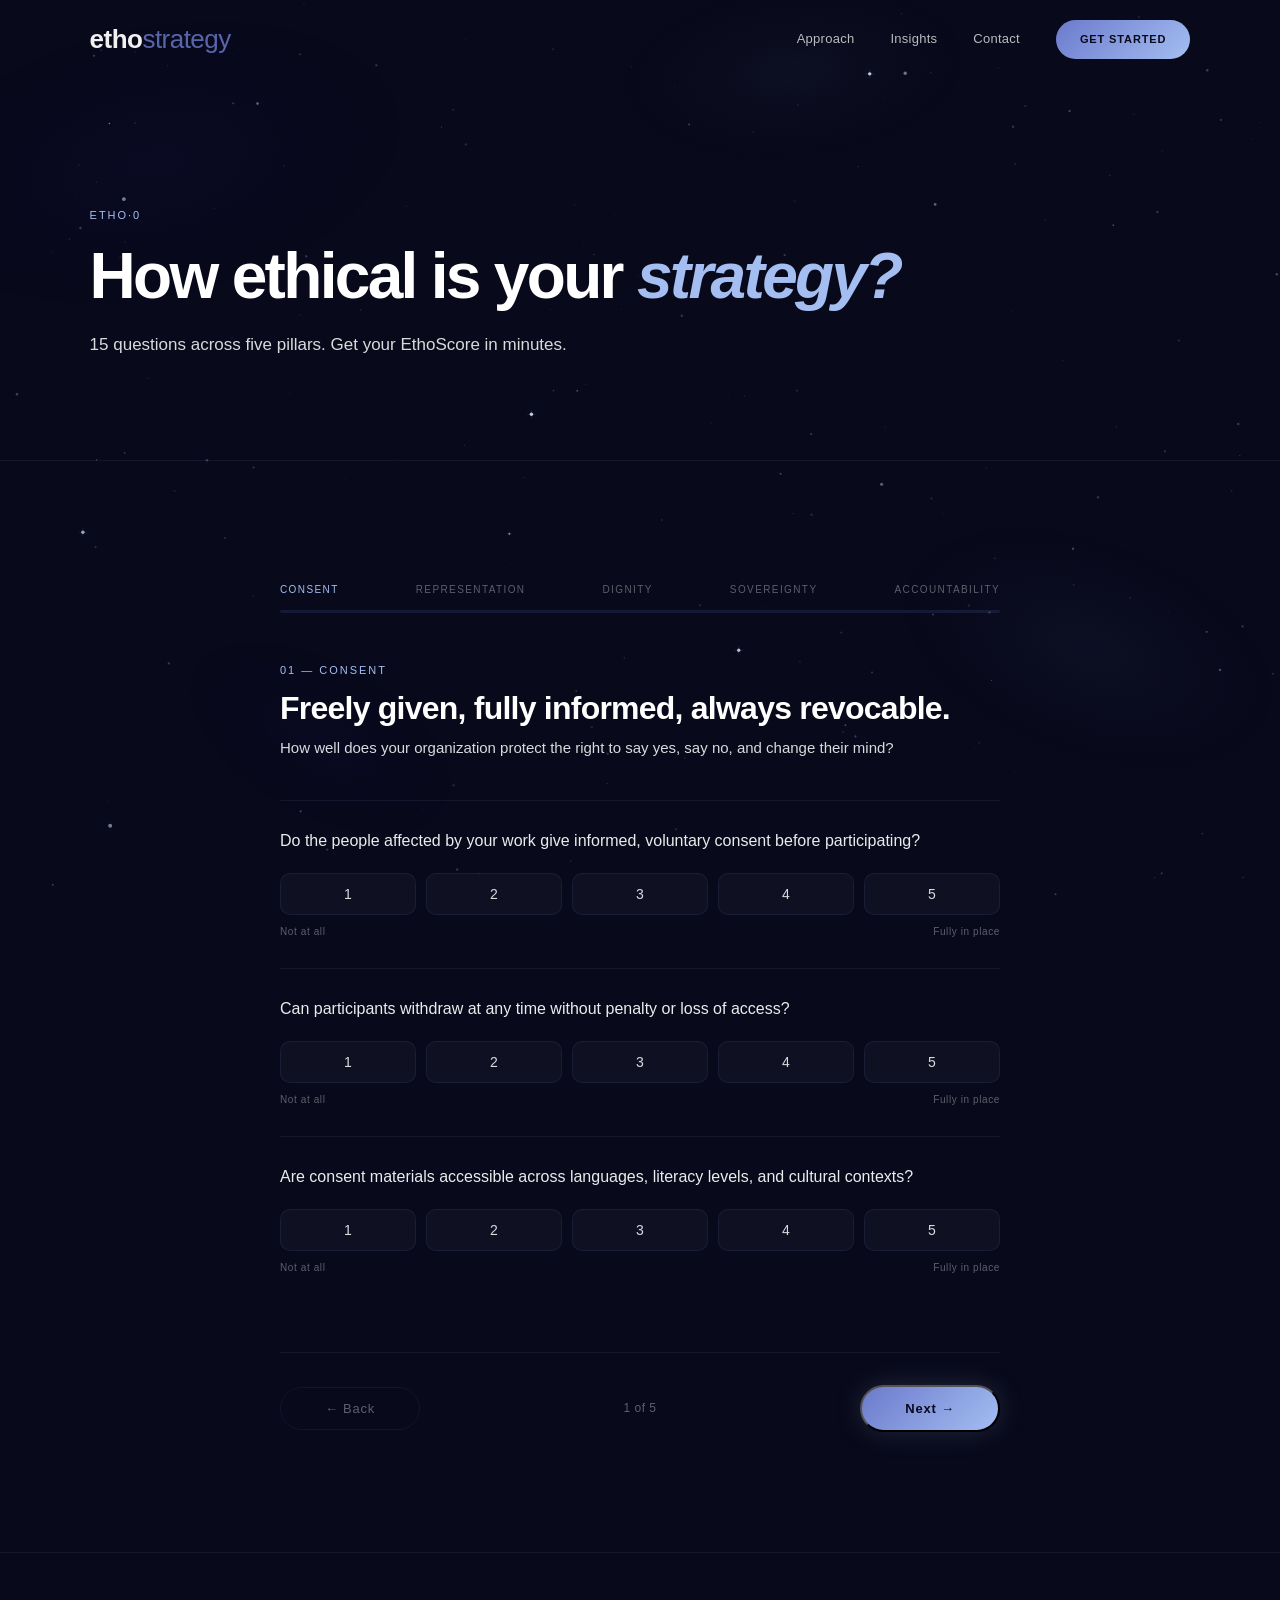
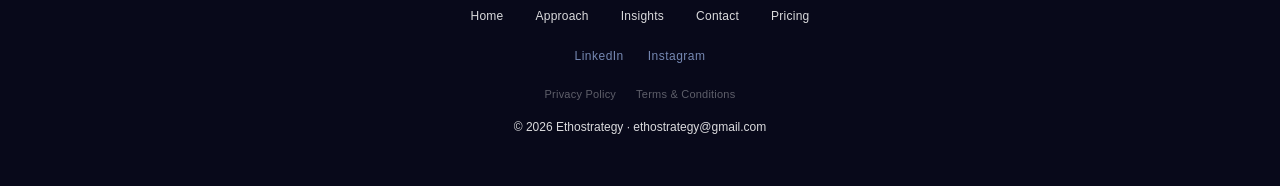
==== commit bc019504: "Update assessment: email disclaimer, score label, remove org health note Co-Authored-By: Claude Opus" ====
--- a/assessment/index.html
+++ b/assessment/index.html
@@ -735,7 +735,7 @@
               <input type="email" id="gate-email" name="email" required placeholder="you@organization.org" />
             </div>
             <button class="btn-primary" id="revealBtn" onclick="submitAssessment()">SEE MY SCORE</button>
-            <p class="email-note">We'll never spam you. This helps us understand who's using the tool.</p>
+            <p class="email-note">You'll get one email asking how (and whether) you'd like to stay connected.</p>
           </div>
         </div>
 
@@ -790,7 +790,7 @@
           </div>
 
           <div class="full-assessment-note">
-            <p>This is a simplified self-assessment. The full evaluation covers <strong>50 dimensions</strong> across all five pillars — and includes organizational health. <a href="/pricing/" style="color: var(--sky); border-bottom: 1px solid rgba(164,190,242,0.35);">Explore our tiers →</a></p>
+            <p>This is a simplified self-assessment. The full evaluation covers <strong>50 dimensions</strong> across all five pillars. <a href="/pricing/" style="color: var(--sky); border-bottom: 1px solid rgba(164,190,242,0.35);">Take the full assessment →</a></p>
           </div>
 
           <div class="results-cta">
@@ -969,7 +969,7 @@
       if (score >= 3.5) return 'Strong foundation. Your ethical commitments are largely in place — the next step is closing the remaining gaps.';
       if (score >= 2.5) return 'Emerging. You have the building blocks, but meaningful gaps remain in how ethical principles are practiced day to day.';
       if (score >= 1.5) return 'Early stage. There is significant room to strengthen ethical infrastructure across most areas.';
-      return 'Starting point. This score reflects an opportunity to fundamentally rethink how your organization approaches ethics.';
+      return 'Baseline. This score reflects an opportunity to fundamentally rethink how your organization approaches ethics.';
     }
 
     window.submitAssessment = function () {
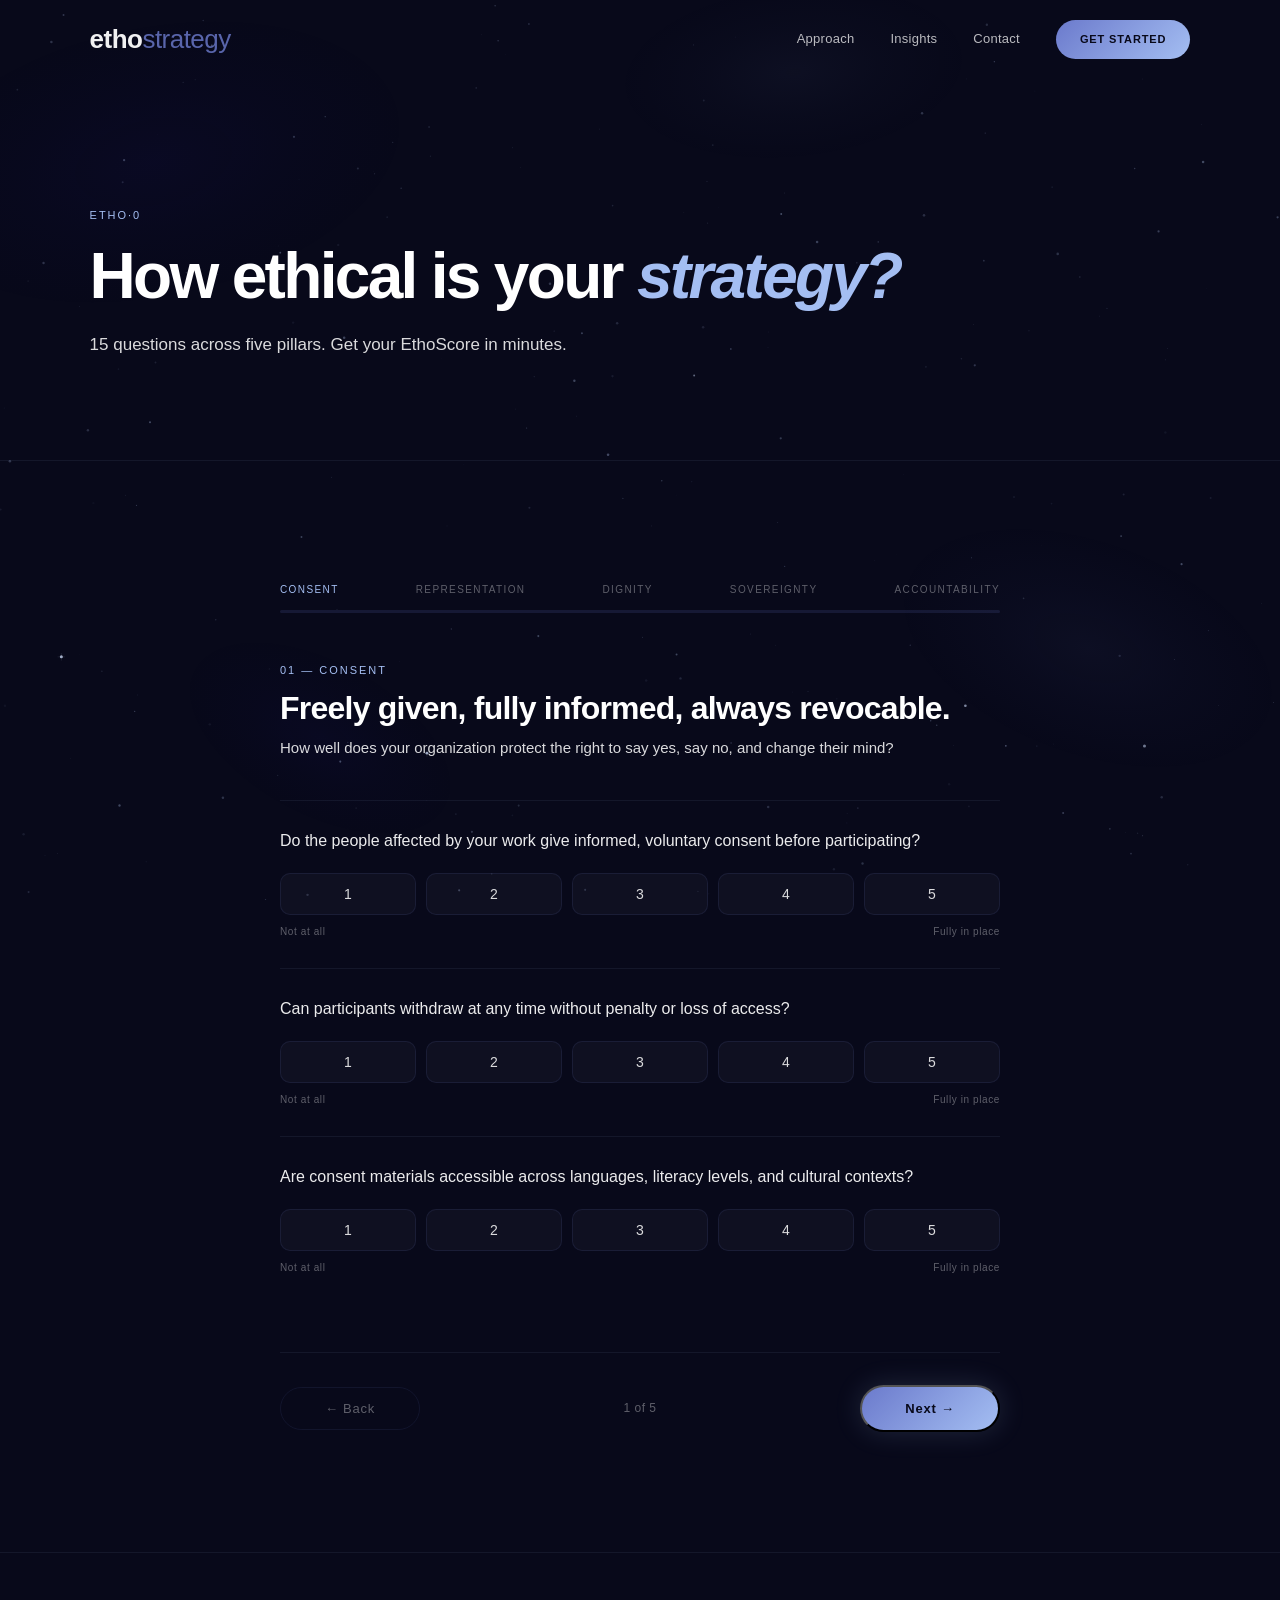
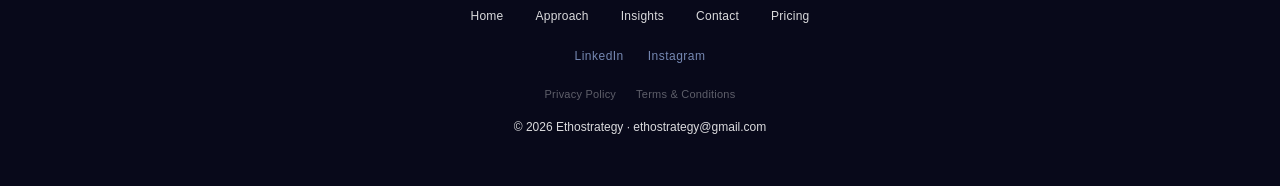
==== commit 8abe1271: "Update assessment disclaimer and simplified version note Co-Authored-By: Claude Opus 4.6 <noreply@an" ====
--- a/assessment/index.html
+++ b/assessment/index.html
@@ -735,7 +735,7 @@
               <input type="email" id="gate-email" name="email" required placeholder="you@organization.org" />
             </div>
             <button class="btn-primary" id="revealBtn" onclick="submitAssessment()">SEE MY SCORE</button>
-            <p class="email-note">You'll get one email asking how (and whether) you'd like to stay connected.</p>
+            <p class="email-note">You'll get one email asking how (and whether) you'd like to stay connected — no pressure.</p>
           </div>
         </div>
 
@@ -790,7 +790,7 @@
           </div>
 
           <div class="full-assessment-note">
-            <p>This is a simplified self-assessment. The full evaluation covers <strong>50 dimensions</strong> across all five pillars. <a href="/pricing/" style="color: var(--sky); border-bottom: 1px solid rgba(164,190,242,0.35);">Take the full assessment →</a></p>
+            <p>This is a simplified version of our full evaluation, which covers <strong>50 dimensions</strong> across all five pillars.</p>
           </div>
 
           <div class="results-cta">
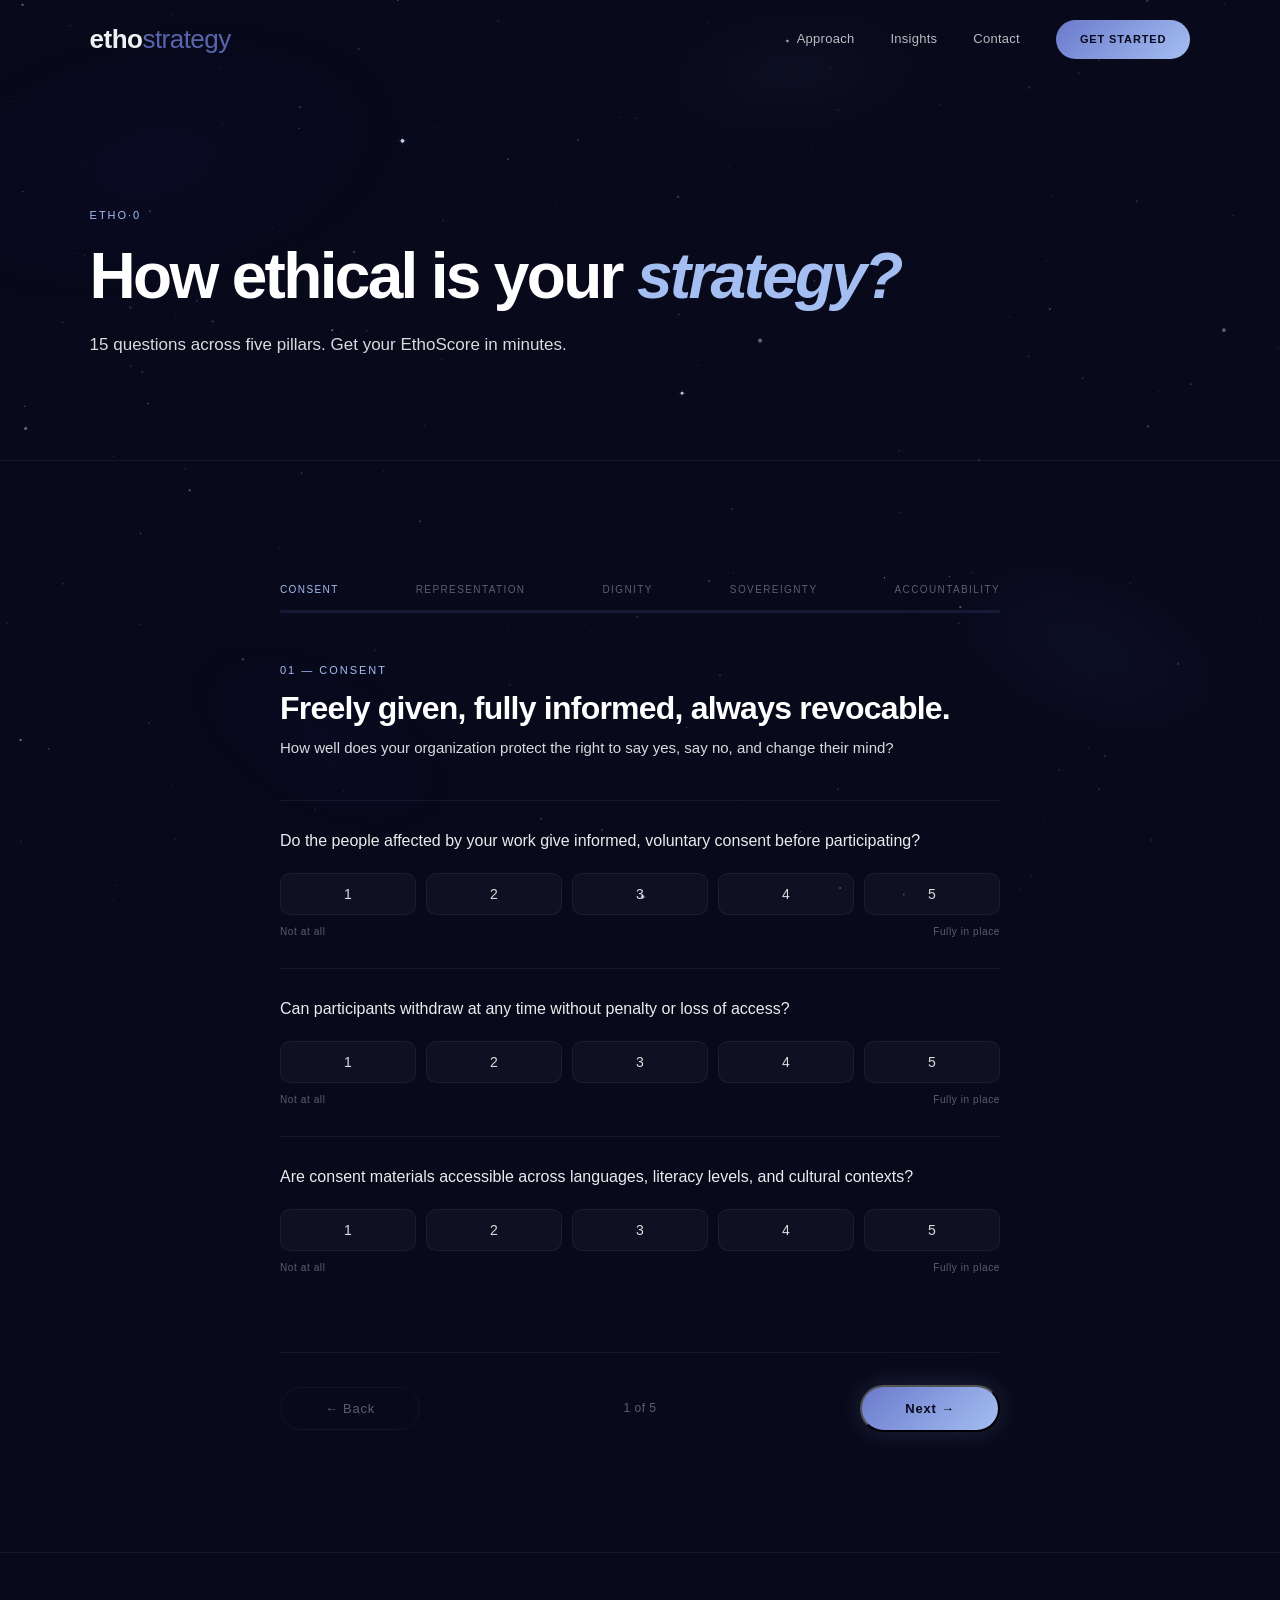
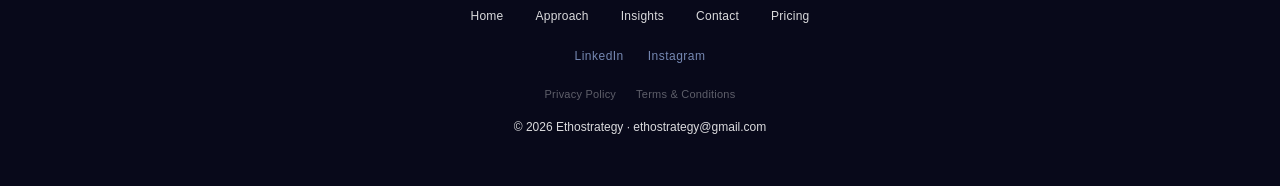
==== commit 012f9331: "Shorten email disclaimer on assessment page Co-Authored-By: Claude Opus 4.6 <noreply@anthropic.com>" ====
--- a/assessment/index.html
+++ b/assessment/index.html
@@ -735,7 +735,7 @@
               <input type="email" id="gate-email" name="email" required placeholder="you@organization.org" />
             </div>
             <button class="btn-primary" id="revealBtn" onclick="submitAssessment()">SEE MY SCORE</button>
-            <p class="email-note">You'll get one email asking how (and whether) you'd like to stay connected — no pressure.</p>
+            <p class="email-note">Expect one email. No pressure, no spam.</p>
           </div>
         </div>
 
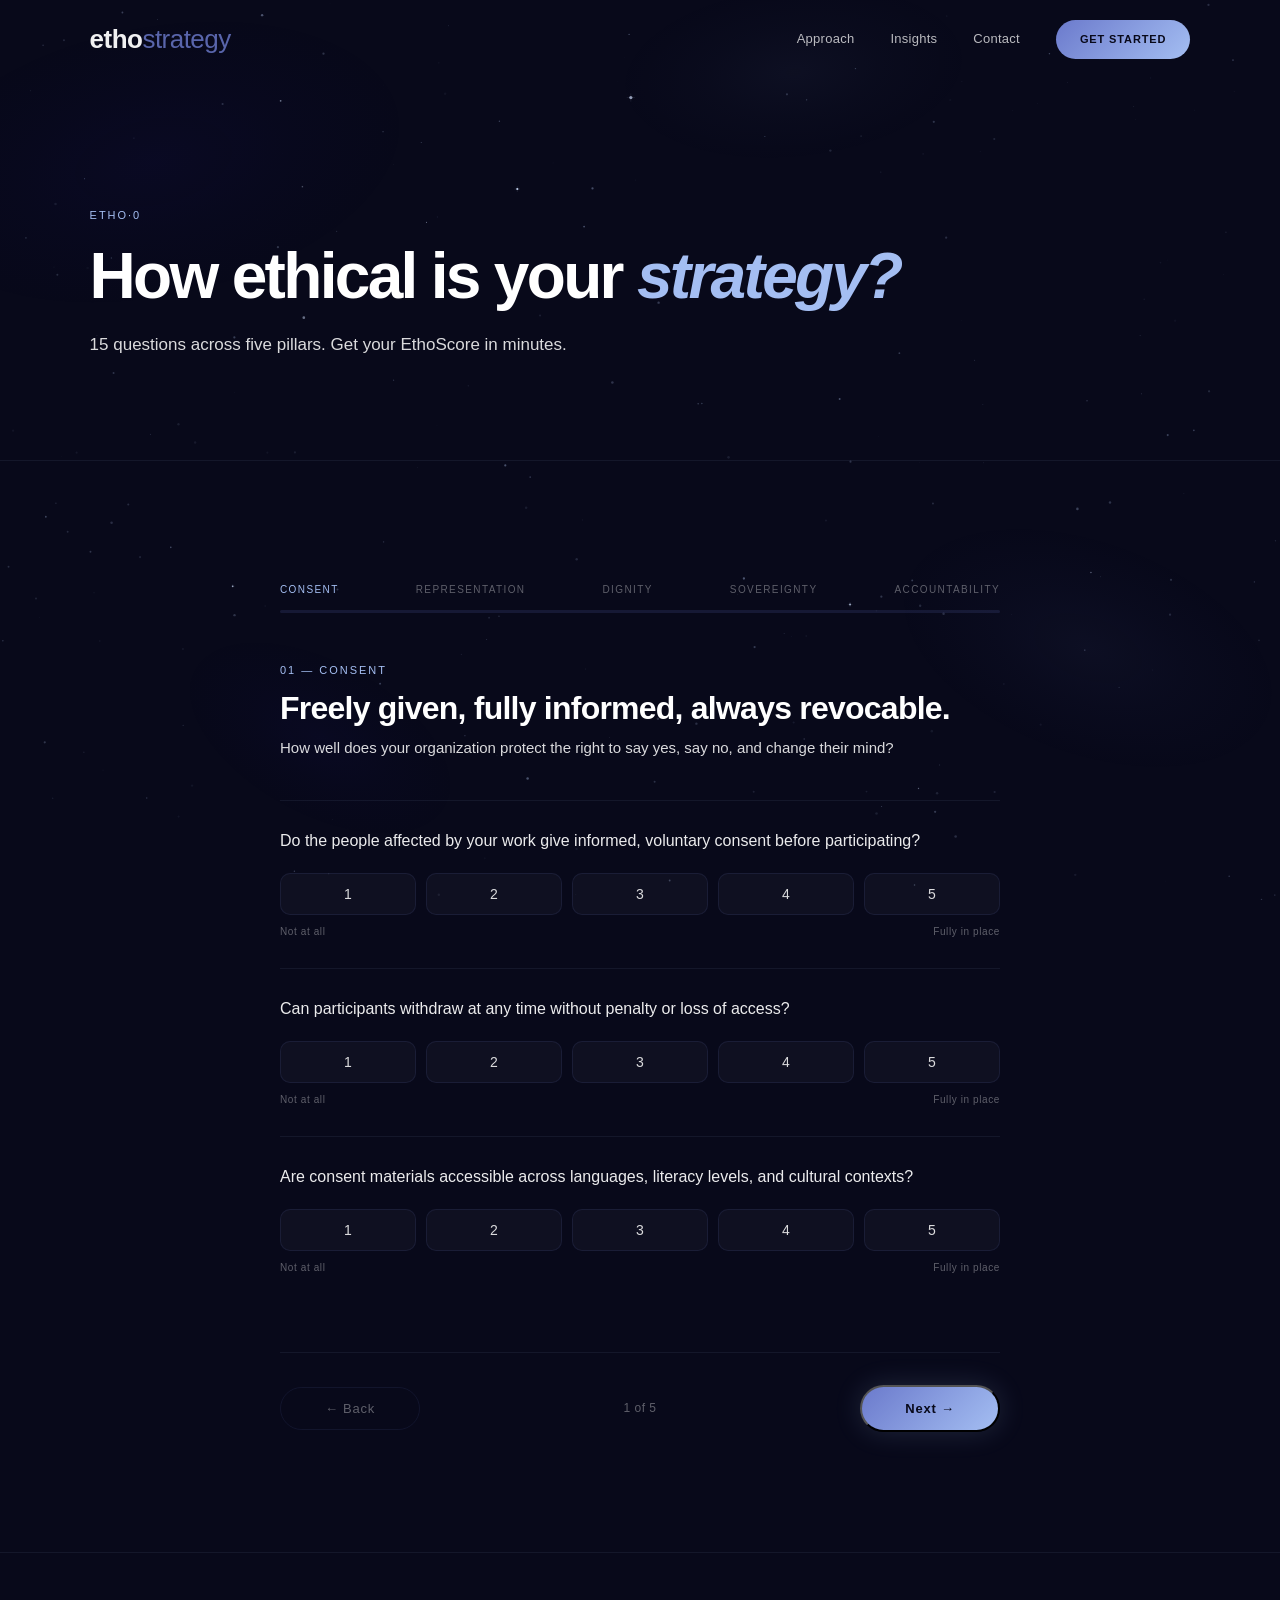
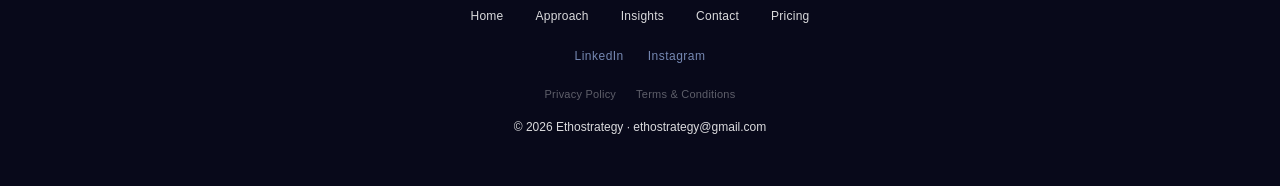
==== commit 2c99aa35: "Fix assessment terminology and score label Co-Authored-By: Claude Opus 4.6 <noreply@anthropic.com>" ====
--- a/assessment/index.html
+++ b/assessment/index.html
@@ -790,7 +790,7 @@
           </div>
 
           <div class="full-assessment-note">
-            <p>This is a simplified version of our full evaluation, which covers <strong>50 dimensions</strong> across all five pillars.</p>
+            <p>This is a simplified version of our full assessment, which covers <strong>50 dimensions</strong> across all five pillars.</p>
           </div>
 
           <div class="results-cta">
@@ -969,7 +969,7 @@
       if (score >= 3.5) return 'Strong foundation. Your ethical commitments are largely in place — the next step is closing the remaining gaps.';
       if (score >= 2.5) return 'Emerging. You have the building blocks, but meaningful gaps remain in how ethical principles are practiced day to day.';
       if (score >= 1.5) return 'Early stage. There is significant room to strengthen ethical infrastructure across most areas.';
-      return 'Baseline. This score reflects an opportunity to fundamentally rethink how your organization approaches ethics.';
+      return 'Square one. This score reflects an opportunity to fundamentally rethink how your organization approaches ethics.';
     }
 
     window.submitAssessment = function () {
